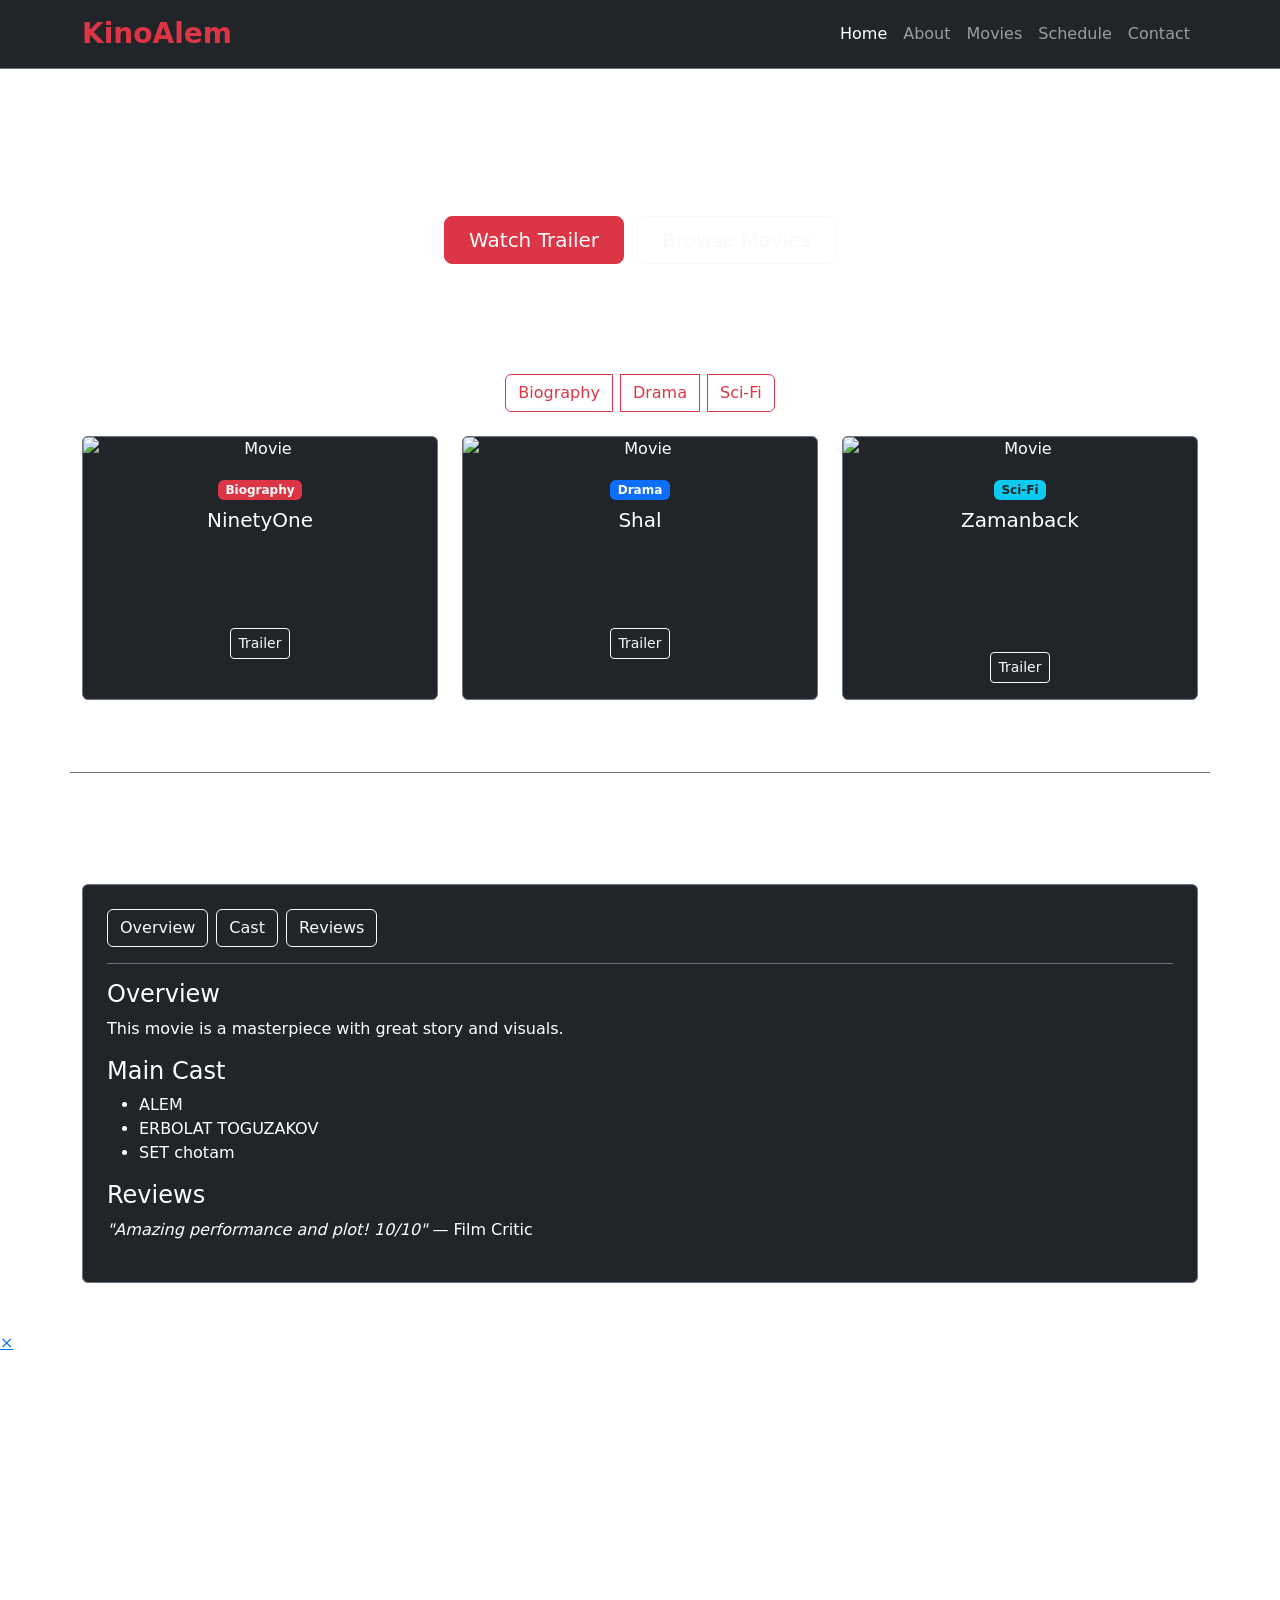
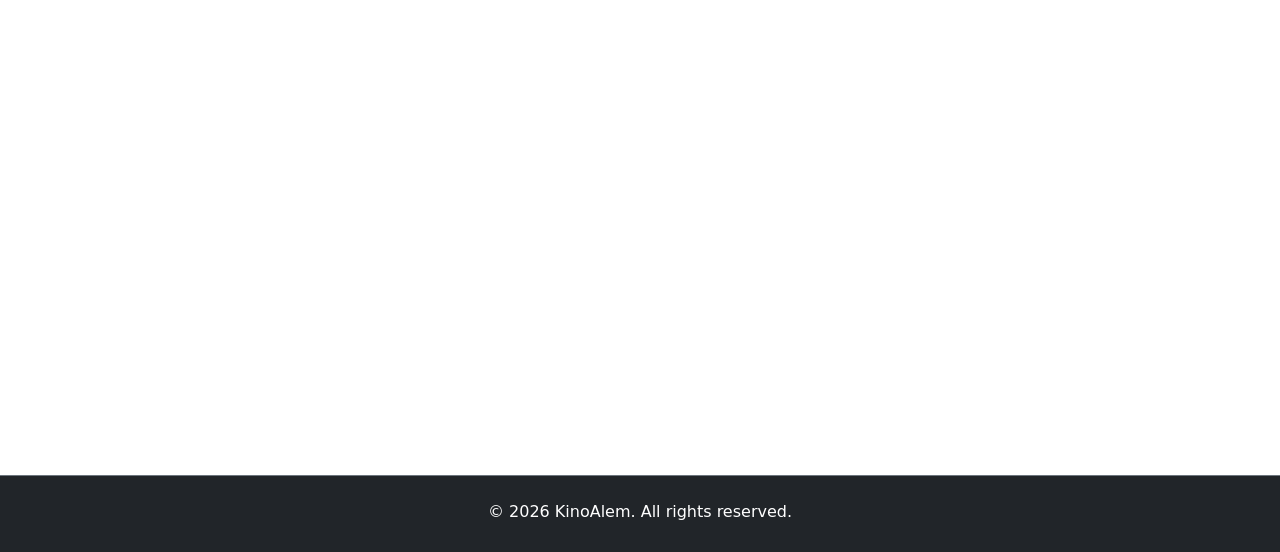
==== index.html @ 62060230 "Add:index.html for KinoAlem project" ====
<!DOCTYPE html>
<html lang="en">
<head>
    <meta charset="UTF-8">
    <meta name="viewport" content="width=device-width, initial-scale=1.0">
    <title>KinoAlem — Home</title>
    <link href="https://cdn.jsdelivr.net/npm/bootstrap@5.3.2/dist/css/bootstrap.min.css" rel="stylesheet">
    <link rel="stylesheet" href="style.css">
</head>
<body>

    <header class="sticky-top">
        <nav class="navbar navbar-expand-lg navbar-dark bg-dark border-bottom border-secondary">
            <div class="container">
                <a class="navbar-brand fw-bold text-danger fs-3" href="index.html">KinoAlem</a>
                <button class="navbar-toggler" type="button" data-bs-toggle="collapse" data-bs-target="#navbarNav">
                    <span class="navbar-toggler-icon"></span>
                </button>
                <div class="collapse navbar-collapse" id="navbarNav">
                    <ul class="navbar-nav ms-auto">
                        <li class="nav-item"><a class="nav-link active" href="index.html">Home</a></li>
                        <li class="nav-item"><a class="nav-link" href="about.html">About</a></li>
                        <li class="nav-item"><a class="nav-link" href="#">Movies</a></li>
                        <li class="nav-item"><a class="nav-link" href="#">Schedule</a></li>
                        <li class="nav-item"><a class="nav-link" href="#">Contact</a></li>
                    </ul>
                </div>
            </div>
        </nav>
    </header>

    <main>
        <section class="hero-section d-flex align-items-center text-center text-white">
            <div class="container">
                <h1 class="display-3 fw-bold text-uppercase mb-3">World of Cinema</h1>
                <p class="lead mb-4">Watch fresh trailers and choose the best movies online.</p>
                <a href="https://youtu.be/mkgj8YHLas0?si=5MFXDzeRjUPxpftL" class="btn btn-danger btn-lg px-4 me-2">Watch Trailer</a>
                <a href="#movies" class="btn btn-outline-light btn-lg px-4">Browse Movies</a>
            </div>
        </section>

        <section id="movies" class="container py-5">
            <h2 class="text-center mb-4 text-white">Popular Movies</h2>
            
            <div class="genre-filter-wrapper text-center mb-4">
                <input type="checkbox" id="filter-action" class="d-none">
                <input type="checkbox" id="filter-drama" class="d-none">
                <input type="checkbox" id="filter-sci-fi" class="d-none">

                <div class="btn-group gap-2 mb-4" role="group">
                    <label for="filter-action" class="btn btn-outline-danger">Biography</label>
                    <label for="filter-drama" class="btn btn-outline-danger">Drama</label>
                    <label for="filter-sci-fi" class="btn btn-outline-danger">Sci-Fi</label>
                </div>

                <div class="row row-cols-1 row-cols-md-3 g-4 movie-grid">
                    <div class="col movie-card action">
                        <div class="card h-100 bg-dark text-white border-secondary">
                            <img src="images/ninetyone.jpg" class="card-img-top" alt="Movie">
                            <div class="card-body">
                                <span class="badge bg-danger mb-2">Biography</span>
                                <h5 class="card-title">NinetyOne</h5>
                                <p class="card-text text-muted">A story of how the boy band Ninety One broke societal stereotypes and revolutionized Kazakh music.</p>
                                <a href="https://www.youtube.com/watch?v=ilMgpxXhO_A&pp=ygUSbmluZXR5IG9uZSB0cmFpbGVy0gcJCS8MAYcqIYzv" class="btn btn-sm btn-outline-light" target="_blank">Trailer</a>
                            </div>
                        </div>
                    </div>

                    <div class="col movie-card drama">
                        <div class="card h-100 bg-dark text-white border-secondary">
                            <img src="images/shal.jpg" class="card-img-top" alt="Movie">
                            <div class="card-body">
                                <span class="badge bg-primary mb-2">Drama</span>
                                <h5 class="card-title">Shal</h5>
                                <p class="card-text text-muted">An elderly shepherd fights for survival against a wolf pack in the brutal Kazakh steppe.</p>
                                <a href="https://youtu.be/dxvKntdEZPw?si=ewbdUAKmtb3Crjf0" class="btn btn-sm btn-outline-light">Trailer</a>
                            </div>
                        </div>
                    </div>

                    <div class="col movie-card sci-fi">
                        <div class="card h-100 bg-dark text-white border-secondary">
                            <img src="images/zamanback.jpg" class="card-img-top" alt="Movie">
                            <div class="card-body">
                                <span class="badge bg-info text-dark mb-2">Sci-Fi</span>
                                <h5 class="card-title">Zamanback</h5>
                                <p class="card-text text-muted">A young man accidentally travels back to 1994 and tries to prevent his parents' wedding in a desperate bid to rewrite his own unsuccessful life.</p>
                                <a href="https://youtu.be/6T20BVh2agk?si=7U48R5AIVb4RkcMW" class="btn btn-sm btn-outline-light">Trailer</a>
                            </div>
                        </div>
                    </div>
                </div>
            </div>
        </section>

        <section class="container py-5 border-top border-secondary">
            <h2 class="text-center mb-4 text-white">Movie Details</h2>
            
            <div class="bg-dark p-4 rounded border border-secondary text-white">
                <input type="radio" name="tab-group" id="tab-1" checked class="d-none">
                <input type="radio" name="tab-group" id="tab-2" class="d-none">
                <input type="radio" name="tab-group" id="tab-3" class="d-none">

                <div class="tab-labels d-flex gap-2 border-bottom border-secondary pb-3 mb-3">
                    <label for="tab-1" class="btn btn-outline-light">Overview</label>
                    <label for="tab-2" class="btn btn-outline-light">Cast</label>
                    <label for="tab-3" class="btn btn-outline-light">Reviews</label>
                </div>

                <div class="tab-content">
                    <div class="content content-1">
                        <h4>Overview</h4>
                        <p>This movie is a masterpiece with great story and visuals.</p>
                    </div>
                    <div class="content content-2">
                        <h4>Main Cast</h4>
                        <ul>
                            <li>ALEM</li>
                            <li>ERBOLAT TOGUZAKOV</li>
                            <li>SET chotam</li>
                        </ul>
                    </div>
                    <div class="content content-3">
                        <h4>Reviews</h4>
                        <p><em>"Amazing performance and plot! 10/10"</em> — Film Critic</p>
                    </div>
                </div>
            </div>
        </section>
    </main>

    <div id="trailer-modal" class="modal-target">
        <div class="modal-content-custom">
            <a href="#" class="close-btn">&times;</a>
            <div class="ratio ratio-16x9">
                <iframe src="https://www.youtube.com/embed/dQw4w9WgXcQ" title="YouTube video" allowfullscreen></iframe>
            </div>
        </div>
    </div>

    <footer class="bg-dark text-white text-center py-4 border-top border-secondary">
        <div class="container">
            <p class="mb-1">&copy; 2026 KinoAlem. All rights reserved.</p>
        </div>
    </footer>

    <script src="https://cdn.jsdelivr.net/npm/bootstrap@5.3.2/dist/js/bootstrap.bundle.min.js"></script>
</body>
</html>
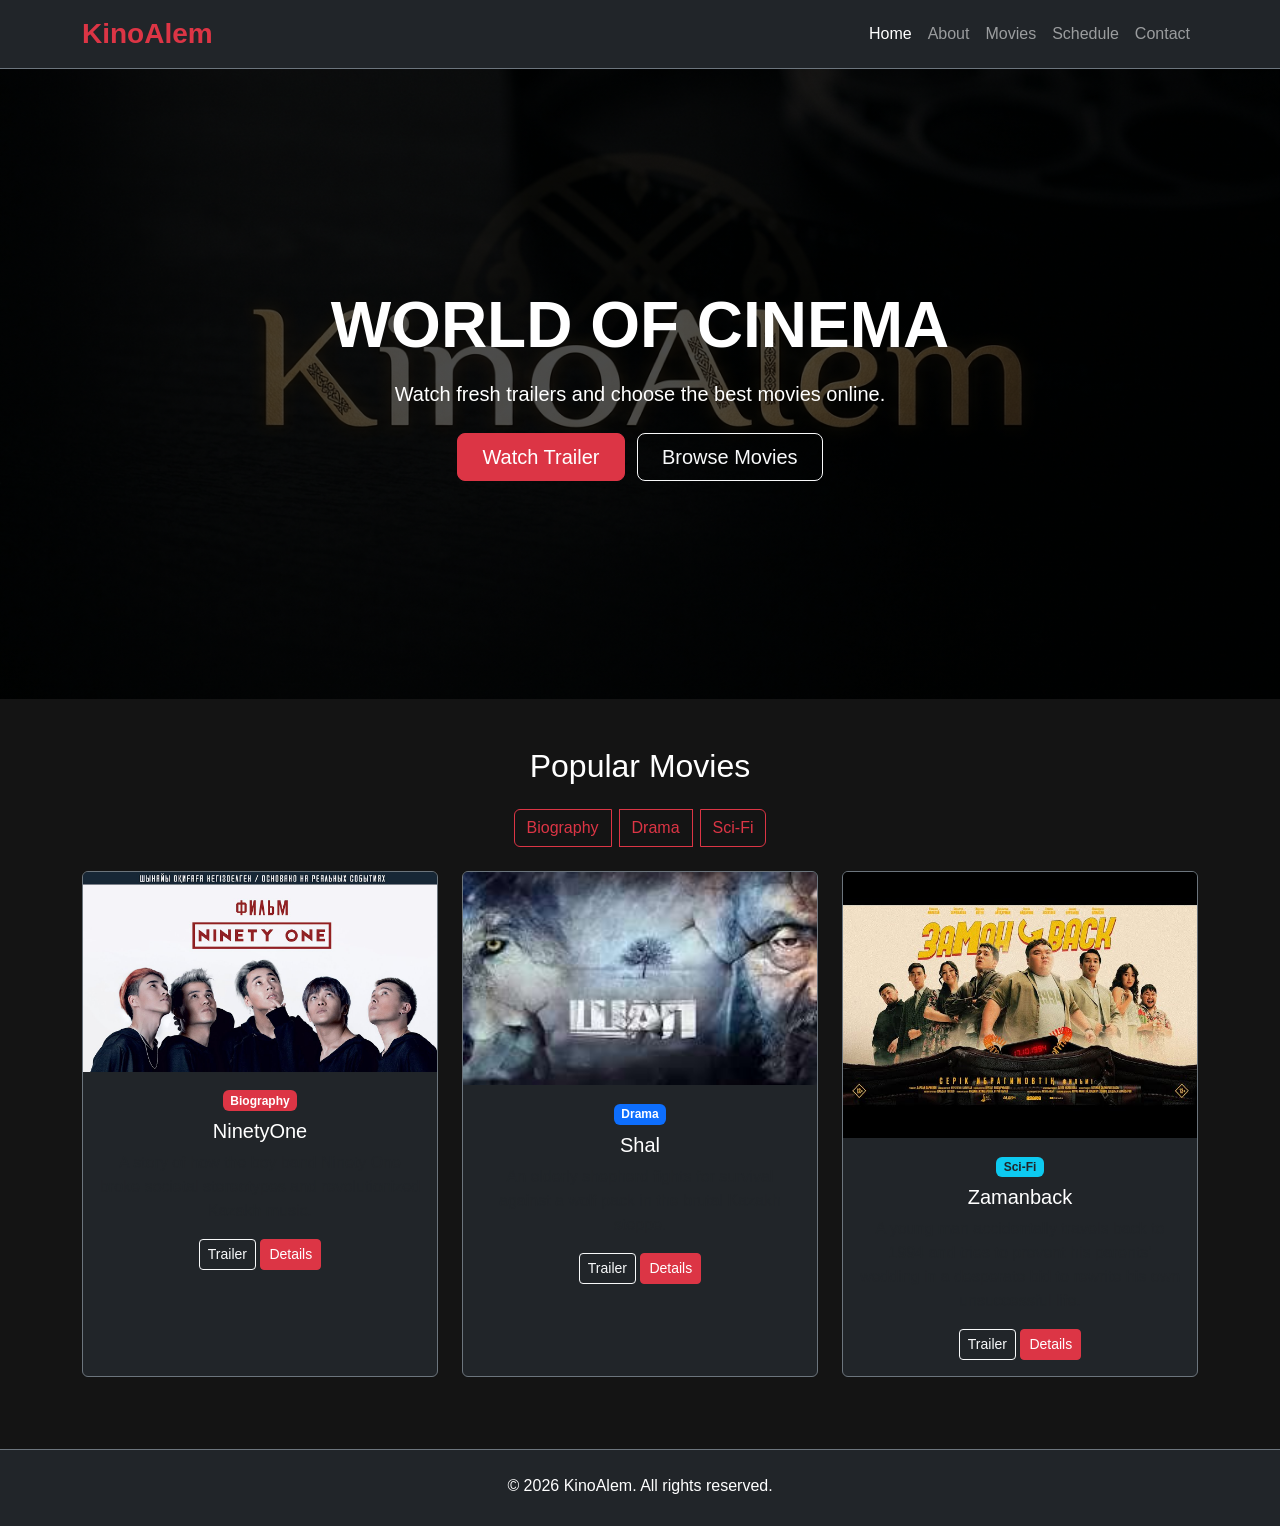
==== commit 0a06cf78: "Add files via upload" ====
--- a/index.html
+++ b/index.html
@@ -62,6 +62,7 @@
                                 <h5 class="card-title">NinetyOne</h5>
                                 <p class="card-text text-muted">A story of how the boy band Ninety One broke societal stereotypes and revolutionized Kazakh music.</p>
                                 <a href="https://www.youtube.com/watch?v=ilMgpxXhO_A&pp=ygUSbmluZXR5IG9uZSB0cmFpbGVy0gcJCS8MAYcqIYzv" class="btn btn-sm btn-outline-light" target="_blank">Trailer</a>
+                                <a href="movie-details.html" class="btn btn-sm btn-danger">Details</a>
                             </div>
                         </div>
                     </div>
@@ -74,6 +75,7 @@
                                 <h5 class="card-title">Shal</h5>
                                 <p class="card-text text-muted">An elderly shepherd fights for survival against a wolf pack in the brutal Kazakh steppe.</p>
                                 <a href="https://youtu.be/dxvKntdEZPw?si=ewbdUAKmtb3Crjf0" class="btn btn-sm btn-outline-light">Trailer</a>
+                                 <a href="movie-details-shal.html" class="btn btn-sm btn-danger">Details</a>
                             </div>
                         </div>
                     </div>
@@ -86,6 +88,7 @@
                                 <h5 class="card-title">Zamanback</h5>
                                 <p class="card-text text-muted">A young man accidentally travels back to 1994 and tries to prevent his parents' wedding in a desperate bid to rewrite his own unsuccessful life.</p>
                                 <a href="https://youtu.be/6T20BVh2agk?si=7U48R5AIVb4RkcMW" class="btn btn-sm btn-outline-light">Trailer</a>
+                                 <a href="movie-details-zamanback.html" class="btn btn-sm btn-danger">Details</a>
                             </div>
                         </div>
                     </div>
@@ -93,41 +96,6 @@
             </div>
         </section>
 
-        <section class="container py-5 border-top border-secondary">
-            <h2 class="text-center mb-4 text-white">Movie Details</h2>
-            
-            <div class="bg-dark p-4 rounded border border-secondary text-white">
-                <input type="radio" name="tab-group" id="tab-1" checked class="d-none">
-                <input type="radio" name="tab-group" id="tab-2" class="d-none">
-                <input type="radio" name="tab-group" id="tab-3" class="d-none">
-
-                <div class="tab-labels d-flex gap-2 border-bottom border-secondary pb-3 mb-3">
-                    <label for="tab-1" class="btn btn-outline-light">Overview</label>
-                    <label for="tab-2" class="btn btn-outline-light">Cast</label>
-                    <label for="tab-3" class="btn btn-outline-light">Reviews</label>
-                </div>
-
-                <div class="tab-content">
-                    <div class="content content-1">
-                        <h4>Overview</h4>
-                        <p>This movie is a masterpiece with great story and visuals.</p>
-                    </div>
-                    <div class="content content-2">
-                        <h4>Main Cast</h4>
-                        <ul>
-                            <li>ALEM</li>
-                            <li>ERBOLAT TOGUZAKOV</li>
-                            <li>SET chotam</li>
-                        </ul>
-                    </div>
-                    <div class="content content-3">
-                        <h4>Reviews</h4>
-                        <p><em>"Amazing performance and plot! 10/10"</em> — Film Critic</p>
-                    </div>
-                </div>
-            </div>
-        </section>
-    </main>
 
     <div id="trailer-modal" class="modal-target">
         <div class="modal-content-custom">
--- a/style.css
+++ b/style.css
@@ -0,0 +1,95 @@
+body {
+    background-color: #141414;
+    color: #ffffff;
+    font-family: sans-serif;
+}
+
+.hero-section {
+    min-height: 70vh;
+    background: linear-gradient(rgba(0, 0, 0, 0.7), rgba(0, 0, 0, 0.7)), 
+                url('images/kinoalemlogo.jpg') center/cover no-repeat;
+}
+
+.modal-target {
+    position: fixed;
+    top: 0;
+    left: 0;
+    width: 100vw;
+    height: 100vh;
+    background: rgba(0, 0, 0, 0.85);
+    display: flex;
+    justify-content: center;
+    align-items: center;
+    z-index: 2000;
+    opacity: 0;
+    visibility: hidden;
+    transition: 0.3s;
+}
+
+.modal-target:target {
+    opacity: 1;
+    visibility: visible;
+}
+
+.modal-content-custom {
+    position: relative;
+    width: 90%;
+    max-width: 800px;
+    background: #000;
+    padding: 20px;
+    border-radius: 8px;
+}
+
+.close-btn {
+    position: absolute;
+    top: -15px;
+    right: -15px;
+    width: 35px;
+    height: 35px;
+    background: #dc3545;
+    color: #fff;
+    border-radius: 50%;
+    text-align: center;
+    line-height: 35px;
+    font-size: 20px;
+    text-decoration: none;
+}
+
+.tab-content .content {
+    display: none;
+}
+
+#tab-1:checked ~ .tab-content .content-1,
+#tab-2:checked ~ .tab-content .content-2,
+#tab-3:checked ~ .tab-content .content-3 {
+    display: block;
+}
+
+#tab-1:checked ~ .tab-labels label[for="tab-1"],
+#tab-2:checked ~ .tab-labels label[for="tab-2"],
+#tab-3:checked ~ .tab-labels label[for="tab-3"] {
+    background-color: #dc3545;
+    border-color: #dc3545;
+}
+
+#filter-action:checked ~ .movie-grid .movie-card:not(.action),
+#filter-drama:checked ~ .movie-grid .movie-card:not(.drama),
+#filter-sci-fi:checked ~ .movie-grid .movie-card:not(.sci-fi) {
+    display: none;
+}
+
+#filter-action:checked ~ .btn-group label[for="filter-action"],
+#filter-drama:checked ~ .btn-group label[for="filter-drama"],
+#filter-sci-fi:checked ~ .btn-group label[for="filter-sci-fi"] {
+    background-color: #dc3545;
+    color: white;
+}
+
+@media (max-width: 768px) {
+    .hero-section h1 {
+        font-size: 2rem;
+    }
+    .tab-labels {
+        flex-direction: column;
+    }
+}
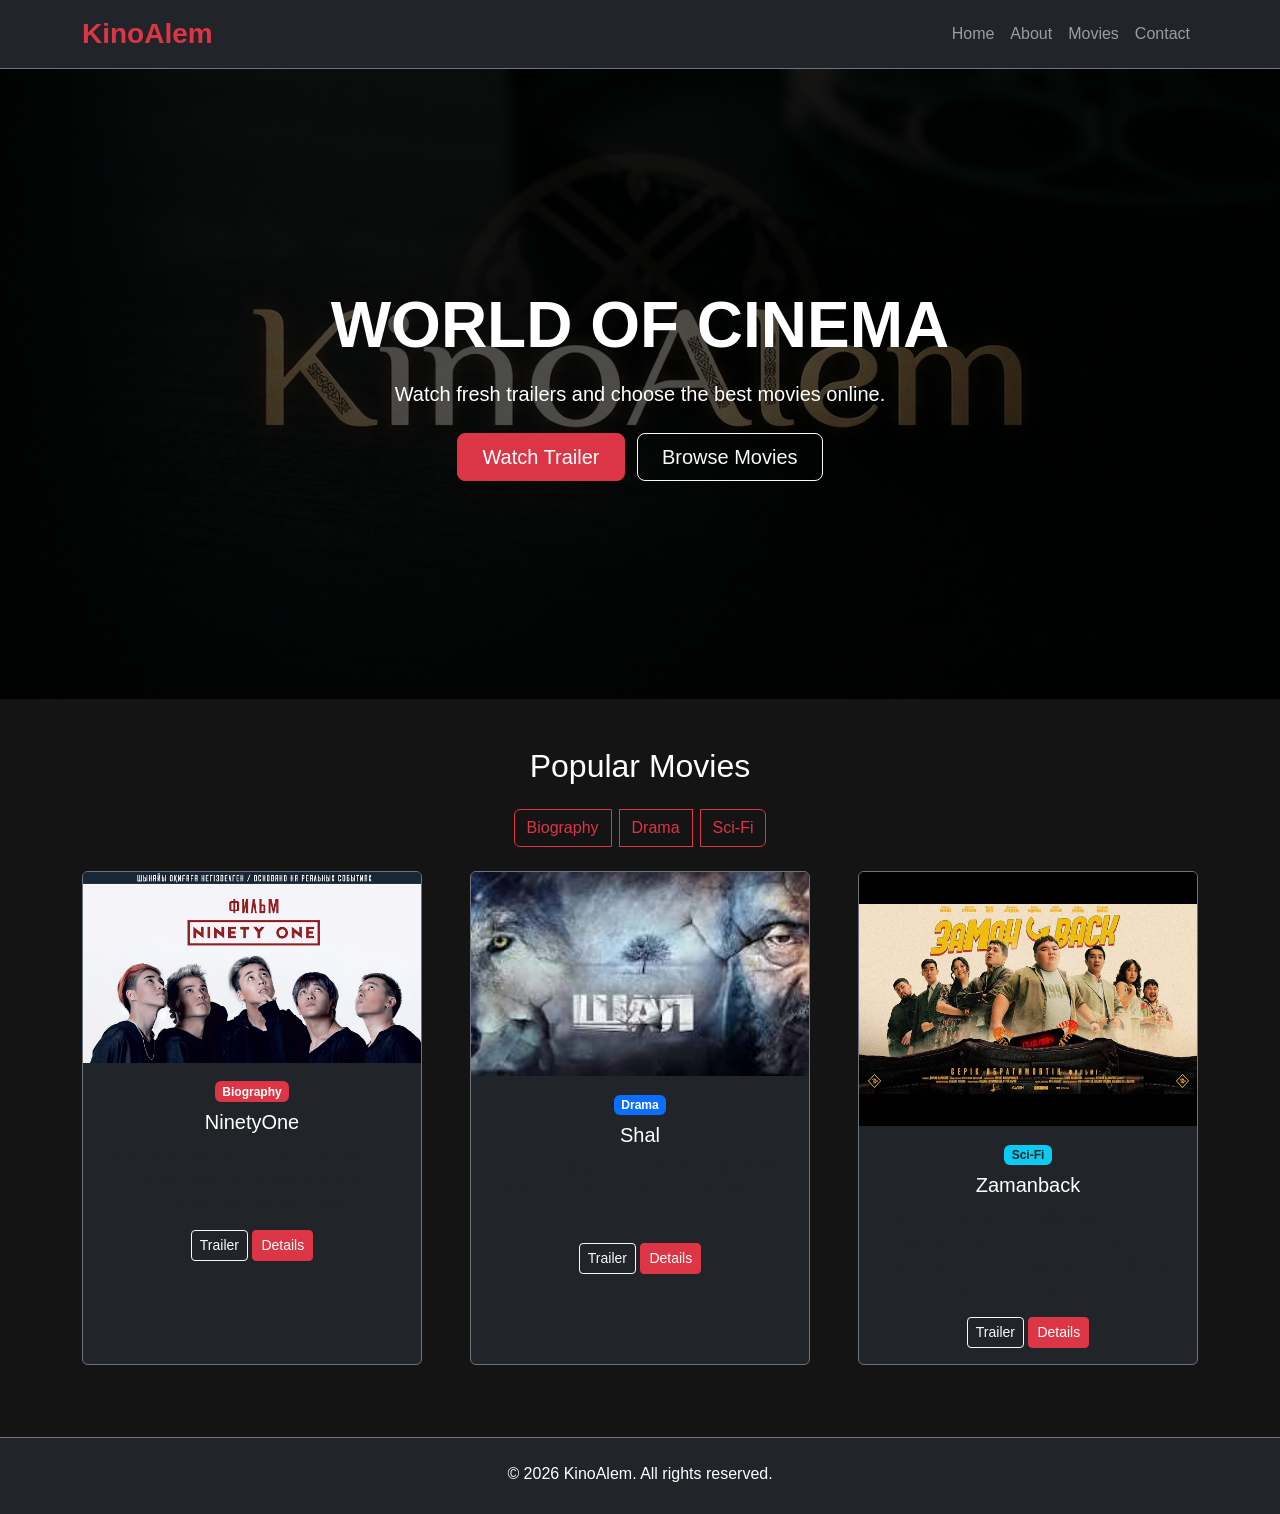
==== commit 5550cb6d: "Fix navigation and responsive issues" ====
--- a/index.html
+++ b/index.html
@@ -17,13 +17,12 @@
                     <span class="navbar-toggler-icon"></span>
                 </button>
                 <div class="collapse navbar-collapse" id="navbarNav">
-                    <ul class="navbar-nav ms-auto">
-                        <li class="nav-item"><a class="nav-link active" href="index.html">Home</a></li>
-                        <li class="nav-item"><a class="nav-link" href="about.html">About</a></li>
-                        <li class="nav-item"><a class="nav-link" href="#">Movies</a></li>
-                        <li class="nav-item"><a class="nav-link" href="#">Schedule</a></li>
-                        <li class="nav-item"><a class="nav-link" href="#">Contact</a></li>
-                    </ul>
+                   <ul class="navbar-nav ms-auto">
+                       <li class="nav-item"><a class="nav-link" href="index.html">Home</a></li>
+                       <li class="nav-item"><a class="nav-link" href="about.html">About</a></li>
+                       <li class="nav-item"><a class="nav-link" href="movies.html">Movies</a></li>
+                       <li class="nav-item"><a class="nav-link" href="contact.html">Contact</a></li>
+                   </ul>
                 </div>
             </div>
         </nav>
@@ -34,7 +33,7 @@
             <div class="container">
                 <h1 class="display-3 fw-bold text-uppercase mb-3">World of Cinema</h1>
                 <p class="lead mb-4">Watch fresh trailers and choose the best movies online.</p>
-                <a href="https://youtu.be/mkgj8YHLas0?si=5MFXDzeRjUPxpftL" class="btn btn-danger btn-lg px-4 me-2">Watch Trailer</a>
+                <a href="#trailer-modal" class="btn btn-danger btn-lg px-4 me-2">Watch Trailer</a>
                 <a href="#movies" class="btn btn-outline-light btn-lg px-4">Browse Movies</a>
             </div>
         </section>
@@ -101,7 +100,7 @@
         <div class="modal-content-custom">
             <a href="#" class="close-btn">&times;</a>
             <div class="ratio ratio-16x9">
-                <iframe src="https://www.youtube.com/embed/dQw4w9WgXcQ" title="YouTube video" allowfullscreen></iframe>
+                <iframe src="https://www.youtube.com/embed/mkgj8YHLas0" title="YouTube video" allowfullscreen></iframe>
             </div>
         </div>
     </div>
--- a/style.css
+++ b/style.css
@@ -72,17 +72,28 @@
     border-color: #dc3545;
 }
 
-#filter-action:checked ~ .movie-grid .movie-card:not(.action),
+#filter-biography:checked ~ .movie-grid .movie-card:not(.biography),
 #filter-drama:checked ~ .movie-grid .movie-card:not(.drama),
 #filter-sci-fi:checked ~ .movie-grid .movie-card:not(.sci-fi) {
     display: none;
 }
 
-#filter-action:checked ~ .btn-group label[for="filter-action"],
+#filter-biography:checked ~ .btn-group label[for="filter-biography"],
 #filter-drama:checked ~ .btn-group label[for="filter-drama"],
 #filter-sci-fi:checked ~ .btn-group label[for="filter-sci-fi"] {
     background-color: #dc3545;
     color: white;
+}
+
+
+.movie-grid {
+    display: grid;
+    grid-template-columns: repeat(3, 1fr);
+    gap: 24px;
+}
+
+.movie-grid .movie-card {
+    width: 100%;
 }
 
 @media (max-width: 768px) {
@@ -92,4 +103,22 @@
     .tab-labels {
         flex-direction: column;
     }
+
+    .movie-grid {
+        grid-template-columns: repeat(2, 1fr);
+    }
+}
+
+@media (max-width: 576px) {
+    .hero-section h1 {
+        font-size: 1.5rem;
+    }
+
+    .tab-labels {
+        gap: 5px;
+    }
+    
+    .movie-grid {
+        grid-template-columns: 1fr;
+    }
 }
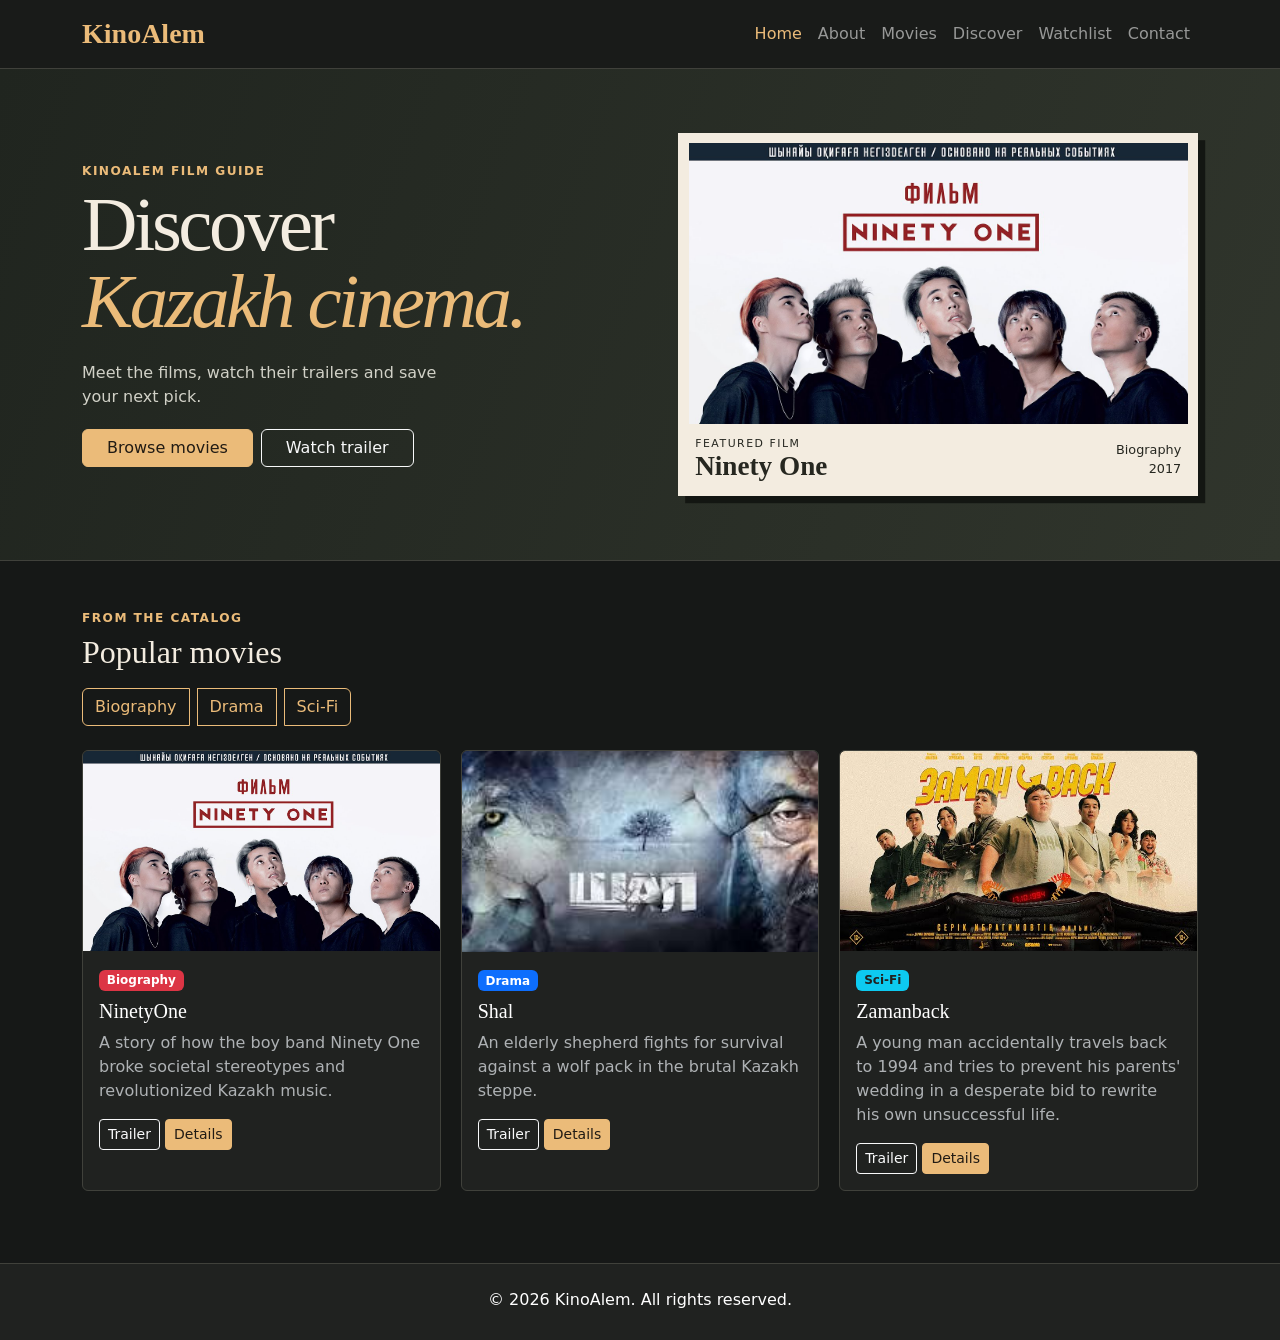
==== commit 740c29fa: "Update homepage with final nabigation and features" ====
--- a/index.html
+++ b/index.html
@@ -1,10 +1,10 @@
 <!DOCTYPE html>
-<html lang="en">
+<html lang="en" data-bs-theme="dark">
 <head>
     <meta charset="UTF-8">
     <meta name="viewport" content="width=device-width, initial-scale=1.0">
     <title>KinoAlem — Home</title>
-    <link href="https://cdn.jsdelivr.net/npm/bootstrap@5.3.2/dist/css/bootstrap.min.css" rel="stylesheet">
+    <link href="vendor/bootstrap.min.css" rel="stylesheet">
     <link rel="stylesheet" href="style.css">
 </head>
 <body>
@@ -13,15 +13,17 @@
         <nav class="navbar navbar-expand-lg navbar-dark bg-dark border-bottom border-secondary">
             <div class="container">
                 <a class="navbar-brand fw-bold text-danger fs-3" href="index.html">KinoAlem</a>
-                <button class="navbar-toggler" type="button" data-bs-toggle="collapse" data-bs-target="#navbarNav">
+                <button class="navbar-toggler" type="button" data-bs-toggle="collapse" data-bs-target="#navbarNav" aria-controls="navbarNav" aria-expanded="false" aria-label="Toggle navigation">
                     <span class="navbar-toggler-icon"></span>
                 </button>
                 <div class="collapse navbar-collapse" id="navbarNav">
                    <ul class="navbar-nav ms-auto">
-                       <li class="nav-item"><a class="nav-link" href="index.html">Home</a></li>
+                       <li class="nav-item"><a class="nav-link active" aria-current="page" href="index.html">Home</a></li>
                        <li class="nav-item"><a class="nav-link" href="about.html">About</a></li>
                        <li class="nav-item"><a class="nav-link" href="movies.html">Movies</a></li>
-                       <li class="nav-item"><a class="nav-link" href="contact.html">Contact</a></li>
+                       <li class="nav-item"><a class="nav-link" href="discover.html">Discover</a></li>
+                        <li class="nav-item"><a class="nav-link" href="watchlist.html">Watchlist</a></li>
+                        <li class="nav-item"><a class="nav-link" href="contact.html">Contact</a></li>
                    </ul>
                 </div>
             </div>
@@ -29,31 +31,44 @@
     </header>
 
     <main>
-        <section class="hero-section d-flex align-items-center text-center text-white">
-            <div class="container">
-                <h1 class="display-3 fw-bold text-uppercase mb-3">World of Cinema</h1>
-                <p class="lead mb-4">Watch fresh trailers and choose the best movies online.</p>
-                <a href="#trailer-modal" class="btn btn-danger btn-lg px-4 me-2">Watch Trailer</a>
-                <a href="#movies" class="btn btn-outline-light btn-lg px-4">Browse Movies</a>
+        <section class="hero-section">
+            <div class="container hero-layout">
+                <div>
+                    <p class="section-tag">KinoAlem film guide</p>
+                    <h1>Discover<br><em>Kazakh cinema.</em></h1>
+                    <p class="hero-description">Meet the films, watch their trailers and save your next pick.</p>
+                    <div class="d-flex flex-wrap gap-2">
+                        <a href="movies.html" class="btn btn-danger px-4">Browse movies</a>
+                        <a href="#trailer-modal" class="btn btn-outline-light px-4">Watch trailer</a>
+                    </div>
+                </div>
+                <a class="feature-print" href="movie-details.html" aria-label="Featured film: Ninety One. Open film details">
+                    <img src="images/ninetyone.jpg" alt="The five members of Ninety One on the movie poster" width="1280" height="720">
+                    <div class="print-caption">
+                        <div><span class="print-label">Featured film</span><strong>Ninety One</strong></div>
+                        <span class="print-year">Biography<br>2017</span>
+                    </div>
+                </a>
             </div>
         </section>
 
         <section id="movies" class="container py-5">
-            <h2 class="text-center mb-4 text-white">Popular Movies</h2>
+            <p class="section-tag">From the catalog</p>
+            <h2 class="mb-3">Popular movies</h2>
             
-            <div class="genre-filter-wrapper text-center mb-4">
-                <input type="checkbox" id="filter-action" class="d-none">
+            <div class="genre-filter-wrapper text-start mb-4">
+                <input type="checkbox" id="filter-biography" class="d-none">
                 <input type="checkbox" id="filter-drama" class="d-none">
                 <input type="checkbox" id="filter-sci-fi" class="d-none">
 
                 <div class="btn-group gap-2 mb-4" role="group">
-                    <label for="filter-action" class="btn btn-outline-danger">Biography</label>
+                    <label for="filter-biography" class="btn btn-outline-danger">Biography</label>
                     <label for="filter-drama" class="btn btn-outline-danger">Drama</label>
                     <label for="filter-sci-fi" class="btn btn-outline-danger">Sci-Fi</label>
                 </div>
 
                 <div class="row row-cols-1 row-cols-md-3 g-4 movie-grid">
-                    <div class="col movie-card action">
+                    <div class="col movie-card biography">
                         <div class="card h-100 bg-dark text-white border-secondary">
                             <img src="images/ninetyone.jpg" class="card-img-top" alt="Movie">
                             <div class="card-body">
@@ -96,11 +111,12 @@
         </section>
 
 
+    </main>
     <div id="trailer-modal" class="modal-target">
         <div class="modal-content-custom">
-            <a href="#" class="close-btn">&times;</a>
+            <a href="#" aria-label="Close trailer" class="close-btn">&times;</a>
             <div class="ratio ratio-16x9">
-                <iframe src="https://www.youtube.com/embed/mkgj8YHLas0" title="YouTube video" allowfullscreen></iframe>
+                <iframe loading="lazy" src="https://www.youtube.com/embed/mkgj8YHLas0" title="YouTube video" allowfullscreen></iframe>
             </div>
         </div>
     </div>
@@ -111,6 +127,6 @@
         </div>
     </footer>
 
-    <script src="https://cdn.jsdelivr.net/npm/bootstrap@5.3.2/dist/js/bootstrap.bundle.min.js"></script>
+    <script src="vendor/bootstrap.bundle.min.js"></script>
 </body>
 </html>
--- a/style.css
+++ b/style.css
@@ -1,13 +1,68 @@
+:root {
+    --accent: #ebbb79;
+    --surface: #202220;
+    --line: #40413b;
+    --paper: #f3ece0;
+}
 body {
-    background-color: #141414;
-    color: #ffffff;
-    font-family: sans-serif;
-}
-
+    background: #161817;
+    color: var(--paper);
+    font-family: system-ui, sans-serif;
+}
+h1, h2, .card-title, .navbar-brand, .print-caption strong {
+    font-family: Georgia, "Times New Roman", serif;
+}
+.navbar, footer { background-color: #191b19 !important; }
+.navbar-brand.text-danger { color: var(--accent) !important; }
+.navbar-nav .nav-link.active { color: var(--accent); }
+.bg-dark { --bs-dark-rgb: 32, 34, 32; }
+.border-secondary { --bs-secondary-rgb: 64, 65, 59; }
+.btn-danger, .btn-outline-danger {
+    --bs-btn-hover-color: #211b14;
+    --bs-btn-hover-bg: #f4d1a4;
+    --bs-btn-hover-border-color: #f4d1a4;
+    --bs-btn-active-color: #211b14;
+    --bs-btn-active-bg: var(--accent);
+    --bs-btn-active-border-color: var(--accent);
+    --bs-btn-border-color: var(--accent);
+}
+.btn-danger { --bs-btn-color: #211b14; --bs-btn-bg: var(--accent); }
+.btn-outline-danger { --bs-btn-color: var(--accent); }
 .hero-section {
-    min-height: 70vh;
-    background: linear-gradient(rgba(0, 0, 0, 0.7), rgba(0, 0, 0, 0.7)), 
-                url('images/kinoalemlogo.jpg') center/cover no-repeat;
+    padding: clamp(2rem, 5vw, 5rem) 0;
+    background: linear-gradient(110deg, #20251f, #30352c);
+    border-bottom: 1px solid var(--line);
+}
+.hero-layout {
+    display: grid;
+    grid-template-columns: 1fr 1fr;
+    align-items: center;
+    gap: clamp(2rem, 6vw, 6rem);
+}
+.hero-section h1 {
+    font-size: clamp(2.8rem, 6vw, 5.8rem);
+    line-height: 1;
+    letter-spacing: -.045em;
+}
+.hero-section h1 em { color: var(--accent); }
+.hero-description { max-width: 24rem; margin: 1.25rem 0; color: #d1d1c7; }
+.feature-print {
+    display: block;
+    padding: .65rem;
+    background: var(--paper);
+    color: #262720;
+    text-decoration: none;
+    box-shadow: .45rem .45rem 0 #131612;
+}
+.feature-print img { display: block; width: 100%; height: auto; }
+.print-caption { display: flex; justify-content: space-between; align-items: center; padding: .75rem .4rem .2rem; }
+.print-label { display: block; font-size: .68rem; letter-spacing: .14em; text-transform: uppercase; }
+.print-caption strong { font-size: 1.7rem; line-height: 1.1; }
+.print-year { text-align: right; font-size: .8rem; }
+.movie-card .card { overflow: hidden; }
+@media (max-width: 767px) {
+    .hero-layout { grid-template-columns: 1fr; gap: 1.75rem; }
+    .feature-print { max-width: 32rem; }
 }
 
 .modal-target {
@@ -46,7 +101,7 @@
     right: -15px;
     width: 35px;
     height: 35px;
-    background: #dc3545;
+    background: var(--accent);
     color: #fff;
     border-radius: 50%;
     text-align: center;
@@ -68,38 +123,38 @@
 #tab-1:checked ~ .tab-labels label[for="tab-1"],
 #tab-2:checked ~ .tab-labels label[for="tab-2"],
 #tab-3:checked ~ .tab-labels label[for="tab-3"] {
-    background-color: #dc3545;
-    border-color: #dc3545;
-}
-
-#filter-biography:checked ~ .movie-grid .movie-card:not(.biography),
-#filter-drama:checked ~ .movie-grid .movie-card:not(.drama),
-#filter-sci-fi:checked ~ .movie-grid .movie-card:not(.sci-fi) {
-    display: none;
-}
+    background-color: var(--accent);
+    color: #211b14;
+    border-color: var(--accent);
+}
+
+.genre-filter-wrapper:has(input:checked) .movie-card { display: none; }
+#filter-biography:checked ~ .movie-grid .biography,
+#filter-drama:checked ~ .movie-grid .drama,
+#filter-sci-fi:checked ~ .movie-grid .sci-fi { display: block; }
 
 #filter-biography:checked ~ .btn-group label[for="filter-biography"],
 #filter-drama:checked ~ .btn-group label[for="filter-drama"],
 #filter-sci-fi:checked ~ .btn-group label[for="filter-sci-fi"] {
-    background-color: #dc3545;
-    color: white;
+    background-color: var(--accent);
+    color: #211b14;
 }
 
 
 .movie-grid {
     display: grid;
     grid-template-columns: repeat(3, 1fr);
-    gap: 24px;
+    gap: 1.25rem;
+    margin: 0;
 }
 
 .movie-grid .movie-card {
     width: 100%;
+    padding: 0;
+    margin: 0;
 }
 
 @media (max-width: 768px) {
-    .hero-section h1 {
-        font-size: 2rem;
-    }
     .tab-labels {
         flex-direction: column;
     }
@@ -110,9 +165,6 @@
 }
 
 @media (max-width: 576px) {
-    .hero-section h1 {
-        font-size: 1.5rem;
-    }
 
     .tab-labels {
         gap: 5px;
@@ -121,4 +173,29 @@
     .movie-grid {
         grid-template-columns: 1fr;
     }
-}+}
+.section-intro { max-width: 44rem; margin-bottom: 2rem; }
+.section-intro h1 { font-weight: 700; }
+.section-intro p:last-child, .metadata { color: #c3c4c8; }
+.section-tag { color: var(--accent); text-transform: uppercase; font-size: .76rem; letter-spacing: .12em; font-weight: bold; margin-bottom: .4rem; }
+.panel, .stats > div { background: var(--surface); border: 1px solid var(--line); border-radius: .6rem; padding: 1.25rem; }
+.catalog-controls { display: grid; grid-template-columns: 2fr 1fr 1fr auto; align-items: end; gap: 1rem; }
+.flex-field { flex: 1 1 14rem; }
+.result-grid { display: grid; grid-template-columns: repeat(auto-fit, minmax(min(100%, 16rem), 1fr)); gap: 1rem; }
+.stats { display: grid; grid-template-columns: repeat(3, 1fr); gap: .6rem; }
+.stats strong { display: block; font-size: 1.6rem; }
+.movie-grid .card-img-top { aspect-ratio: 16 / 9; object-fit: cover; }
+.movie-card[hidden] { display: none; }
+@media (max-width: 767px) {
+    .catalog-controls { grid-template-columns: 1fr 1fr; }
+    .stats > div { padding: .75rem; }
+}
+@media (max-width: 430px) {
+    .catalog-controls { grid-template-columns: 1fr; }
+}
+
+#no-matches { border-color: var(--accent); }
+#quick-view { border-color: var(--accent); }
+#filter-help { max-width: 50rem; }
+.form-control.is-invalid, .form-select.is-invalid { border-color: #f28a87; }
+.invalid-feedback { color: #ffb0ab; }
